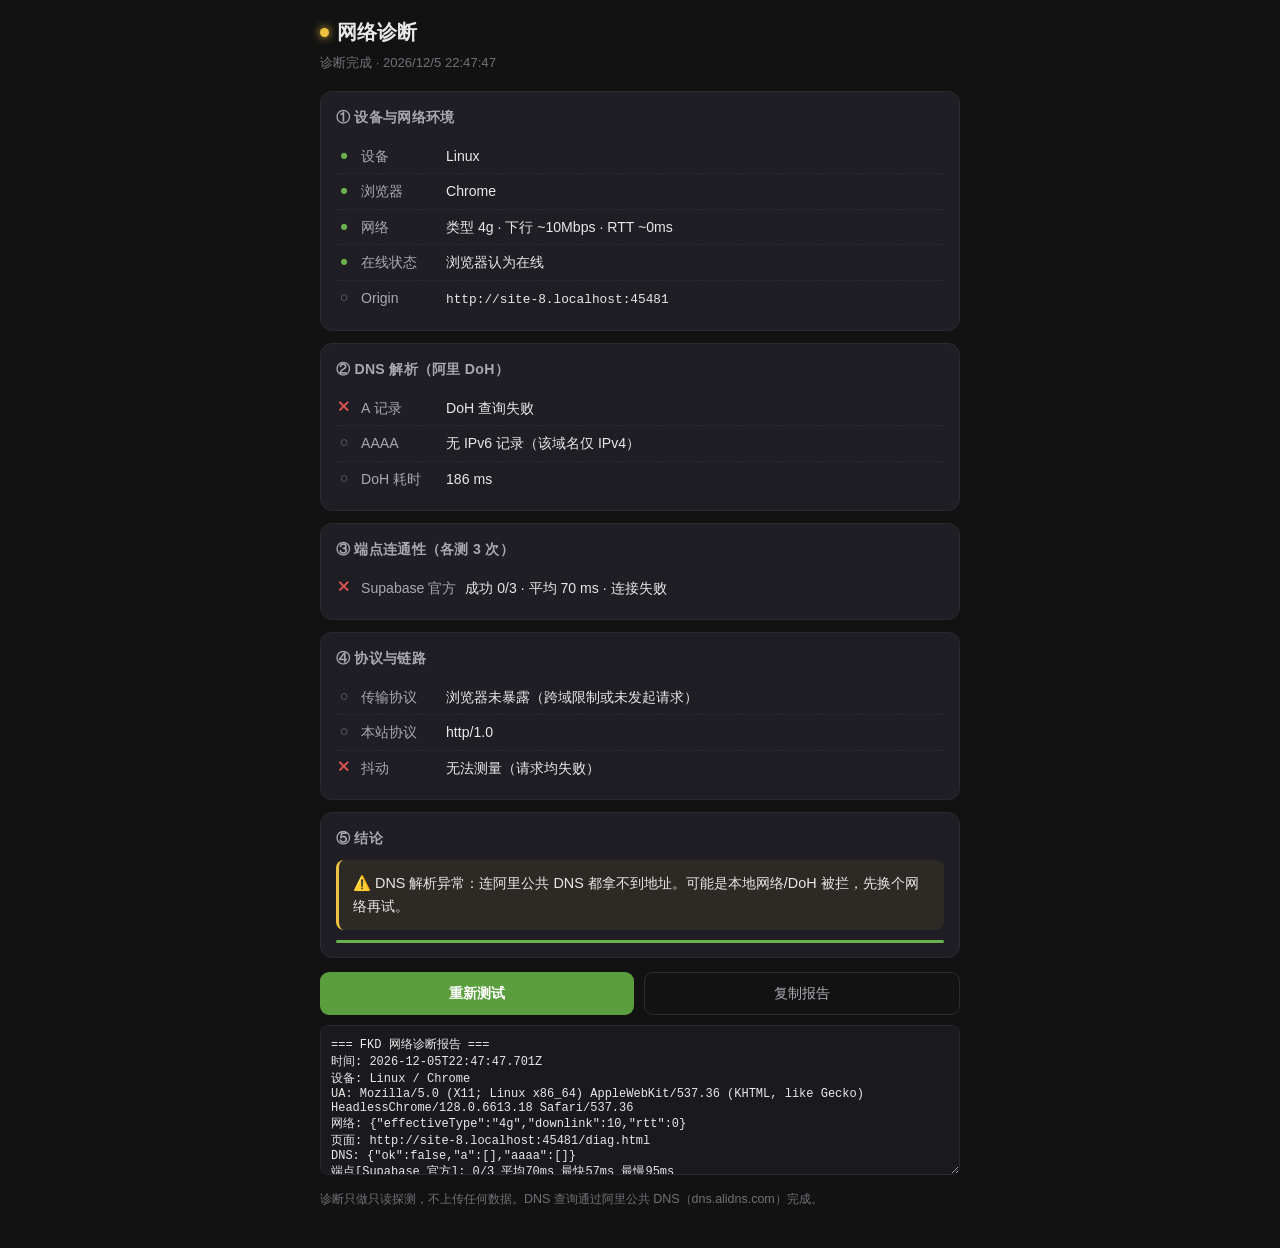
==== diag.html @ 8d769101 "v1.9.32 新增网络诊断页 + 连接失败自动跳转 诊断页 diag.html（单文件、零外部依赖，Supabase 全挂也能打开）： - 设备/浏览器/网络类型识别，iOS 与 Android 差" ====
<!DOCTYPE html>
<html lang="zh-CN">
<head>
<meta charset="UTF-8">
<meta name="viewport" content="width=device-width, initial-scale=1.0, viewport-fit=cover">
<title>网络诊断 · FKD方块殿</title>
<!--
  单文件、零外部依赖：Supabase 全挂 / CDN 抽风时也能打开。
  不引用 styles.css、不引用任何 CDN、不发任何第三方请求（除了阿里 DoH）。
-->
<style>
  :root{
    --bg:#121212; --bg2:#1a1a1e; --card:#1e1e24; --line:#2a2a32;
    --txt:#e8e8e8; --txt2:#a8a8b0; --muted:#707078;
    --green:#5a9e3e; --greenl:#6ab04c; --gold:#f0c040; --red:#e05555; --amber:#e0a040;
  }
  *{box-sizing:border-box;-webkit-tap-highlight-color:transparent}
  body{
    margin:0;padding:16px 14px 40px;background:var(--bg);color:var(--txt);
    font-family:-apple-system,BlinkMacSystemFont,"PingFang SC","Microsoft YaHei",sans-serif;
    font-size:15px;line-height:1.6;-webkit-text-size-adjust:100%;
  }
  .wrap{max-width:640px;margin:0 auto}
  h1{font-size:1.25rem;margin:0 0 4px;display:flex;align-items:center;gap:8px}
  h1 .dot{width:9px;height:9px;border-radius:50%;background:var(--gold);box-shadow:0 0 8px var(--gold)}
  .sub{color:var(--muted);font-size:.82rem;margin-bottom:18px}
  .card{background:var(--card);border:1px solid var(--line);border-radius:12px;padding:14px 15px;margin-bottom:12px}
  .card h2{font-size:.88rem;margin:0 0 10px;color:var(--txt2);font-weight:600;letter-spacing:.02em}
  .row{display:flex;align-items:flex-start;gap:9px;padding:6px 0;border-bottom:1px dashed rgba(255,255,255,.05);font-size:.88rem}
  .row:last-child{border-bottom:0}
  .row .k{flex:0 0 auto;color:var(--txt2);min-width:76px}
  .row .v{flex:1;min-width:0;word-break:break-word;font-variant-numeric:tabular-nums}
  .ic{flex:0 0 auto;width:16px;text-align:center;font-size:.9rem;line-height:1.5}
  .ok{color:var(--greenl)} .bad{color:var(--red)} .warn{color:var(--amber)} .dim{color:var(--muted)}
  .mono{font-family:ui-monospace,SFMono-Regular,Menlo,Consolas,monospace;font-size:.8rem}
  #verdict{border-left:3px solid var(--gold);background:rgba(240,192,64,.07);padding:12px 14px;border-radius:8px;font-size:.9rem;white-space:pre-wrap}
  .btn{
    display:inline-flex;align-items:center;justify-content:center;gap:6px;
    background:var(--green);color:#fff;border:0;border-radius:9px;
    padding:11px 18px;font-size:.9rem;font-weight:600;cursor:pointer;width:100%;
    -webkit-appearance:none;
  }
  .btn:active{transform:translateY(1px)}
  .btn.ghost{background:transparent;border:1px solid var(--line);color:var(--txt2);font-weight:500}
  .btns{display:flex;gap:10px;margin-top:14px}
  .bar{height:3px;background:rgba(255,255,255,.06);border-radius:2px;overflow:hidden;margin-top:10px}
  .bar i{display:block;height:100%;width:0;background:var(--greenl);transition:width .3s}
  .spin{display:inline-block;width:12px;height:12px;border:2px solid rgba(255,255,255,.2);border-top-color:var(--greenl);border-radius:50%;animation:s .7s linear infinite;vertical-align:-2px}
  @keyframes s{to{transform:rotate(360deg)}}
  .hint{color:var(--muted);font-size:.78rem;margin-top:8px;line-height:1.55}
  textarea{
    width:100%;background:var(--bg2);color:var(--txt);border:1px solid var(--line);
    border-radius:8px;padding:10px;font-size:.75rem;font-family:ui-monospace,Menlo,monospace;
    resize:vertical;min-height:150px;margin-top:10px;
  }
  .totop{position:fixed;right:14px;bottom:18px;background:var(--card);border:1px solid var(--line);
    color:var(--txt2);border-radius:50%;width:40px;height:40px;font-size:1rem;cursor:pointer}
</style>
</head>
<body>
<div class="wrap">
  <h1><span class="dot"></span>网络诊断</h1>
  <div class="sub" id="subline">正在检测从这台设备到服务器的每一层链路…</div>

  <div class="card" id="envCard">
    <h2>① 设备与网络环境</h2>
    <div id="envRows"><div class="row"><span class="ic"><span class="spin"></span></span><span class="v dim">检测中…</span></div></div>
  </div>

  <div class="card">
    <h2>② DNS 解析（阿里 DoH）</h2>
    <div id="dnsRows"><div class="row"><span class="ic"><span class="spin"></span></span><span class="v dim">等待…</span></div></div>
  </div>

  <div class="card">
    <h2>③ 端点连通性（各测 3 次）</h2>
    <div id="connRows"><div class="row"><span class="ic"><span class="spin"></span></span><span class="v dim">等待…</span></div></div>
  </div>

  <div class="card">
    <h2>④ 协议与链路</h2>
    <div id="protoRows"><div class="row"><span class="ic"><span class="spin"></span></span><span class="v dim">等待…</span></div></div>
  </div>

  <div class="card">
    <h2>⑤ 结论</h2>
    <div id="verdict" class="dim">测试进行中…</div>
    <div class="bar"><i id="bar"></i></div>
  </div>

  <div class="btns">
    <button class="btn" id="againBtn">重新测试</button>
    <button class="btn ghost" id="copyBtn">复制报告</button>
  </div>
  <textarea id="report" readonly placeholder="报告会在这里生成"></textarea>
  <div class="hint" id="backHint" style="display:none">
    <a href="/" style="color:var(--gold)">← 返回站点</a>
  </div>
  <div class="hint">
    诊断只做只读探测，不上传任何数据。DNS 查询通过阿里公共 DNS（dns.alidns.com）完成。
  </div>
</div>

<script>
(function () {
  'use strict';

  var SUPABASE = 'https://yowwyasttkywyqgseuqz.supabase.co';
  var ANON = 'sb_publishable_j4rpi2ejPTMGxo79uaaX3g_kQYrinS4';
  var PROBE = '/rest/v1/users?select=id&limit=1';
  var DOH = 'https://dns.alidns.com/resolve';

  var R = {};           // 结果收集
  var steps = 0, done = 0;
  var $ = function (id) { return document.getElementById(id); };

  // ---------- 小工具 ----------
  function row(icon, cls, key, val) {
    return '<div class="row"><span class="ic ' + cls + '">' + icon + '</span>' +
           '<span class="k">' + key + '</span><span class="v">' + val + '</span></div>';
  }
  function esc(s) {
    return String(s).replace(/[&<>"']/g, function (c) {
      return { '&': '&amp;', '<': '&lt;', '>': '&gt;', '"': '&quot;', "'": '&#39;' }[c];
    });
  }
  function tick() {
    done++; $('bar').style.width = Math.min(100, Math.round(done / steps * 100)) + '%';
  }
  function now() { return (window.performance && performance.now) ? performance.now() : Date.now(); }
  function fmt(ms) { return ms >= 1000 ? (ms / 1000).toFixed(2) + ' s' : Math.round(ms) + ' ms'; }

  // 带超时的 fetch，返回 {ok,ms,status,err,timeout}
  function probe(url, ms, opts) {
    var ctl = new AbortController();
    var to = setTimeout(function () { ctl.abort(); }, ms);
    var t0 = now();
    var o = { method: 'GET', signal: ctl.signal, cache: 'no-store', mode: 'cors' };
    if (opts) { for (var k in opts) { if (Object.prototype.hasOwnProperty.call(opts, k)) o[k] = opts[k]; } }
    return fetch(url, o).then(function (res) {
      clearTimeout(to);
      return { ok: true, ms: now() - t0, status: res.status };
    }).catch(function (e) {
      clearTimeout(to);
      var ms2 = now() - t0;
      var aborted = (e && (e.name === 'AbortError' || /abort/i.test(String(e))));
      return { ok: false, ms: ms2, status: 0, timeout: aborted, err: String((e && e.message) || e) };
    });
  }

  // ---------- ① 环境 ----------
  function detectPlatform(ua) {
    if (/iPad/i.test(ua) || (/Macintosh/.test(ua) && navigator.maxTouchPoints > 1)) return 'iPad (iPadOS)';
    if (/iPhone|iPod/i.test(ua)) return 'iPhone (iOS)';
    if (/Android/i.test(ua)) return 'Android';
    if (/Windows/i.test(ua)) return 'Windows';
    if (/Macintosh/i.test(ua)) return 'macOS';
    if (/Linux/i.test(ua)) return 'Linux';
    return '未知';
  }

  function stepEnv() {
    var ua = navigator.userAgent;
    var plat = detectPlatform(ua);
    var browser = /Edg\//.test(ua) ? 'Edge'
      : /CriOS/.test(ua) ? 'Chrome (iOS)'
      : /FxiOS/.test(ua) ? 'Firefox (iOS)'
      : /Chrome\//.test(ua) ? 'Chrome'
      : /Safari\//.test(ua) ? 'Safari'
      : '未知';

    var html = '';
    html += row('●', 'ok', '设备', esc(plat));
    html += row('●', 'ok', '浏览器', esc(browser));

    var c = navigator.connection || navigator.mozConnection || navigator.webkitConnection;
    if (c) {
      var net = [];
      if (c.effectiveType) net.push('类型 ' + c.effectiveType);
      if (c.downlink != null) net.push('下行 ~' + c.downlink + 'Mbps');
      if (c.rtt != null) net.push('RTT ~' + c.rtt + 'ms');
      html += row('●', net.length ? 'ok' : 'dim', '网络', esc(net.join(' · ') || '不可读'));
    } else {
      html += row('○', 'dim', '网络', '本浏览器不提供网络信息（iOS 常见）');
    }
    html += row(navigator.onLine ? '●' : '●', navigator.onLine ? 'ok' : 'bad',
                '在线状态', navigator.onLine ? '浏览器认为在线' : '浏览器认为已离线');
    html += row('○', 'dim', 'Origin', '<span class="mono">' + esc(location.origin) + '</span>');

    R.env = { platform: plat, browser: browser, ua: ua, online: navigator.onLine, net: c ? {
      effectiveType: c.effectiveType, downlink: c.downlink, rtt: c.rtt
    } : null };

    $('envRows').innerHTML = html;
    tick();
  }

  // ---------- ② DNS ----------
  function doh(name, type) {
    var url = DOH + '?name=' + encodeURIComponent(name) + '&type=' + type;
    return probe(url, 6000, { mode: 'cors', headers: { 'accept': 'application/dns-json' } })
      .then(function (r) {
        if (!r.ok || r.status !== 200) return { ok: false, ms: r.ms, timeout: r.timeout, ips: [] };
        return fetch(url, { headers: { 'accept': 'application/dns-json' }, cache: 'no-store' })
          .then(function (res) { return res.json(); })
          .then(function (j) {
            var ips = [];
            (j.Answer || []).forEach(function (a) {
              if (a.type === 1 || a.type === 28) ips.push(a.data);
            });
            return { ok: true, ms: r.ms, ips: ips, status: j.Status };
          }).catch(function () { return { ok: false, ms: r.ms, ips: [] }; });
      });
  }

  function isCloudflareIP(ip) {
    // 104.16.0.0/13 与 172.64.0.0/13 是 Cloudflare 常用段
    var p = ip.split('.').map(Number);
    if (p.length !== 4) return false;
    if (p[0] === 104 && p[1] >= 16 && p[1] <= 23) return true;
    if (p[0] === 172 && p[1] >= 64 && p[1] <= 71) return true;
    return false;
  }

  function stepDns() {
    var host = 'yowwyasttkywyqgseuqz.supabase.co';
    return Promise.all([doh(host, 'A'), doh(host, 'AAAA'), doh(host, 'CNAME')]).then(function (rs) {
      var a = rs[0], aaaa = rs[1], cname = rs[2];
      var html = '';

      if (!a.ok) {
        html += row('✕', 'bad', 'A 记录', a.timeout ? 'DoH 查询超时' : 'DoH 查询失败');
        R.dns = { ok: false, a: [], aaaa: [] };
      } else if (!a.ips.length) {
        html += row('✕', 'bad', 'A 记录', '解析成功但无 A 记录（异常）');
        R.dns = { ok: false, a: [], aaaa: aaaa.ips || [] };
      } else {
        var allCF = a.ips.every(isCloudflareIP);
        html += row('●', 'ok', 'A 记录', '<span class="mono">' + esc(a.ips.slice(0, 4).join(', ')) + '</span>');
        html += row(allCF ? '●' : '!', allCF ? 'ok' : 'warn', '归属判断',
          allCF ? 'Cloudflare 节点（正常）' : '非典型 Cloudflare 段（可能被改写）');
        R.dns = { ok: true, a: a.ips, aaaa: (aaaa.ips || []), cloudflare: allCF, ms: a.ms };
      }

      html += row(aaaa.ips && aaaa.ips.length ? '●' : '○', aaaa.ips && aaaa.ips.length ? 'ok' : 'dim',
        'AAAA', aaaa.ips && aaaa.ips.length
          ? '<span class="mono">' + esc(aaaa.ips.slice(0, 2).join(', ')) + '</span>'
          : '无 IPv6 记录（该域名仅 IPv4）');
      if (cname.ips && cname.ips.length) {
        html += row('○', 'dim', 'CNAME', '<span class="mono">' + esc(cname.ips.slice(0, 2).join(', ')) + '</span>');
      }
      html += row('○', 'dim', 'DoH 耗时', fmt(a.ms));

      $('dnsRows').innerHTML = html;
      tick();
    });
  }

  // ---------- ③ 端点连通性 ----------
  function classify(r) {
    if (r.ok) return { cls: 'ok', txt: 'HTTP ' + r.status };
    if (r.timeout) return { cls: 'bad', txt: '超时（' + fmt(r.ms) + ' 无响应）' };
    return { cls: 'bad', txt: '连接失败' };
  }

  function testEndpoint(base, label) {
    var url = base + PROBE;
    var jobs = [];
    for (var i = 0; i < 3; i++) jobs.push(probe(url, 9000, { headers: { 'apikey': ANON } }));
    return Promise.all(jobs).then(function (rs) {
      var good = rs.filter(function (r) { return r.ok; });
      var times = rs.map(function (r) { return r.ms; });
      var avg = times.reduce(function (a, b) { return a + b; }, 0) / times.length;
      var res = {
        label: label, base: base, total: rs.length, ok: good.length,
        avg: avg, min: Math.min.apply(null, times), max: Math.max.apply(null, times),
        results: rs
      };
      var icon = good.length === rs.length ? '●' : (good.length ? '!' : '✕');
      var cls = good.length === rs.length ? 'ok' : (good.length ? 'warn' : 'bad');
      var html = row(icon, cls, esc(label),
        '成功 ' + good.length + '/' + rs.length +
        ' · 平均 ' + fmt(avg) + (good.length ? ' · 最快 ' + fmt(res.min) : '') +
        (good.length < rs.length && !good.length ? ' · ' + classify(rs[0]).txt : ''));
      return { html: html, res: res };
    });
  }

  function stepConn() {
    var EPs = [{ u: SUPABASE, n: 'Supabase 官方' }];
    // 如果访问者从某个自有域名进来，同时测一下当前站点域名下的 /rest/v1（反代部署后可直接对比）
    if (location.origin !== SUPABASE && location.protocol === 'https:') {
      EPs.push({ u: location.origin, n: '当前站点域' });
    }
    return Promise.all(EPs.map(function (e) { return testEndpoint(e.u, e.n); })).then(function (out) {
      var html = '', arr = [];
      out.forEach(function (o) { html += o.html; arr.push(o.res); });
      R.conn = arr;
      $('connRows').innerHTML = html;
      tick();
    });
  }

  // ---------- ④ 协议 ----------
  function stepProto() {
    var html = '';
    var entries = (window.performance && performance.getEntriesByType)
      ? performance.getEntriesByType('resource') : [];
    var hit = null;
    for (var i = 0; i < entries.length; i++) {
      if (entries[i].name && entries[i].name.indexOf('supabase.co') !== -1) hit = entries[i];
    }
    if (hit && hit.nextHopProtocol) {
      var p = hit.nextHopProtocol;
      var isH3 = p.indexOf('h3') === 0;
      html += row('●', 'ok', '传输协议', esc(p) + (isH3 ? '（QUIC / UDP）' : '（TCP）'));
      R.proto = p;
      if (isH3) {
        html += row('!', 'warn', '提示', '走的是 QUIC。国内 UDP 常被限速/丢弃，可尝试在浏览器设置中关闭 QUIC');
      }
    } else {
      html += row('○', 'dim', '传输协议', '浏览器未暴露（跨域限制或未发起请求）');
      R.proto = null;
    }

    var nav = (window.performance && performance.getEntriesByType)
      ? performance.getEntriesByType('navigation')[0] : null;
    if (nav && nav.nextHopProtocol) html += row('○', 'dim', '本站协议', esc(nav.nextHopProtocol));

    var sup = R.conn && R.conn[0];
    if (sup) {
      var spread = Math.round(sup.max - sup.min);
      html += row(sup.ok ? '●' : '✕', sup.ok ? ((spread > 2500) ? 'warn' : 'ok') : 'bad',
        '抖动',
        sup.ok ? (spread + ' ms 波动（' + Math.round(sup.min) + ' / ' + Math.round(sup.max) + ' ms）'
                  + (spread > 2500 ? ' · 波动很大' : ' · 相对稳定'))
               : '无法测量（请求均失败）');
      R.jitter = sup.ok ? spread : null;
    }
    $('protoRows').innerHTML = html;
    tick();
  }

  // ---------- ⑤ 结论 ----------
  function verdict() {
    var lines = [];
    var dns = R.dns || {};
    var conn = (R.conn && R.conn[0]) || null;

    if (!dns.ok) {
      lines.push('⚠️ DNS 解析异常：连阿里公共 DNS 都拿不到地址。可能是本地网络/DoH 被拦，先换个网络再试。');
    } else if (conn && conn.ok === 0) {
      lines.push('❌ 域名能解析（' + dns.a[0] + '），但一个请求都连不上。');
      lines.push('   这种情况通常是「域名/SNI 被针对性干扰」，而不是普通拥塞。');
      lines.push('   → 换一个自有域名的反代端点，很可能直接恢复。');
    } else if (conn && conn.ok < conn.total) {
      lines.push('⚠️ 时通时不通（' + conn.ok + '/' + conn.total + ' 成功），属于典型的跨境链路抖动。');
      lines.push('   → 多端点自动切换 + 缓存降级能明显改善体感。');
    } else if (conn && conn.ok === conn.total && conn.avg > 2500) {
      lines.push('🟡 全部能通，但平均 ' + fmt(conn.avg) + '，偏慢。');
      lines.push('   → 属延迟问题，非阻断；换区域或加边缘缓存收益更大。');
    } else if (conn && conn.ok === conn.total) {
      lines.push('✅ 当前网络下链路正常（平均 ' + fmt(conn.avg) + '）。');
      lines.push('   如果站点仍然卡，问题可能在页面渲染或个别接口，而非网络。');
    } else {
      lines.push('测试未完成，请点「重新测试」。');
    }

    if (dns.ok && (!dns.aaaa || !dns.aaaa.length)) {
      lines.push('');
      lines.push('ℹ️ 该域名没有 AAAA 记录，所以 IPv6 不是本次故障的原因（安卓不会因此卡住）。');
    }
    if (R.proto && R.proto.indexOf('h3') === 0) {
      lines.push('');
      lines.push('ℹ️ 当前走 QUIC。若反复超时，可试关闭浏览器 QUIC（Chrome: chrome://flags/#enable-quic）再对比。');
    }
    if (R.conn && R.conn.length > 1) {
      var a = R.conn[0], b = R.conn[1];
      if (a.ok === 0 && b.ok > 0) {
        lines.push('');
        lines.push('💡 对比结果很关键：官方域不通、当前站点域能通 → 说明自有域名路线有效，值得全量接入。');
      }
    }

    $('verdict').className = '';
    $('verdict').textContent = lines.join('\n');
    $('subline').textContent = '诊断完成 · ' + new Date().toLocaleString('zh-CN');
    buildReport(lines);
  }

  function buildReport(lines) {
    var L = [];
    L.push('=== FKD 网络诊断报告 ===');
    L.push('时间: ' + new Date().toISOString());
    if (R.env) {
      L.push('设备: ' + R.env.platform + ' / ' + R.env.browser);
      L.push('UA: ' + R.env.ua);
      if (R.env.net) L.push('网络: ' + JSON.stringify(R.env.net));
    }
    L.push('页面: ' + location.href);
    if (R.dns) L.push('DNS: ' + JSON.stringify(R.dns));
    if (R.conn) {
      R.conn.forEach(function (c) {
        L.push('端点[' + c.label + ']: ' + c.ok + '/' + c.total +
          ' 平均' + Math.round(c.avg) + 'ms 最快' + Math.round(c.min) + 'ms 最慢' + Math.round(c.max) + 'ms');
      });
    }
    L.push('协议: ' + (R.proto || '未知'));
    L.push('');
    L.push('结论:');
    L.push(lines.join('\n'));
    var txt = L.join('\n');
    $('report').value = txt;
    R.report = txt;
  }

  // ---------- 主流程 ----------
  function run() {
    $('report').value = '';
    R = {}; done = 0; steps = 5;
    $('bar').style.width = '0%';
    $('verdict').className = 'dim';
    $('verdict').textContent = '测试进行中…';
    $('subline').textContent = '正在检测从这台设备到服务器的每一层链路…';
    $('dnsRows').innerHTML = row('○', 'dim', '', '等待…');
    $('connRows').innerHTML = row('○', 'dim', '', '等待…');
    $('protoRows').innerHTML = row('○', 'dim', '', '等待…');

    stepEnv();
    stepDns()
      .then(stepConn)
      .then(stepProto)
      .then(function () { tick(); verdict(); })
      .catch(function (e) {
        $('verdict').className = 'bad';
        $('verdict').textContent = '诊断过程出错：' + e;
      });
  }

  $('againBtn').onclick = run;
  $('copyBtn').onclick = function () {
    var t = R.report || $('report').value;
    if (!t) return;
    var ok = false;
    try {
      if (navigator.clipboard && navigator.clipboard.writeText) {
        navigator.clipboard.writeText(t); ok = true;
      }
    } catch (e) {}
    if (!ok) {
      var ta = $('report'); ta.removeAttribute('readonly'); ta.select();
      try { document.execCommand('copy'); ok = true; } catch (e) {}
      ta.setAttribute('readonly', 'readonly');
    }
    $('copyBtn').textContent = ok ? '已复制 ✓' : '请手动长按选择';
    setTimeout(function () { $('copyBtn').textContent = '复制报告'; }, 1800);
  };

  // 从 net-guard 自动跳转过来时，给出返回入口并自动开跑
  if (/[?&]auto=1/.test(location.search)) {
    $('backHint').style.display = 'block';
    $('subline').textContent = '检测到连接异常，正在自动诊断…';
  }
  run();
})();
</script>
</body>
</html>
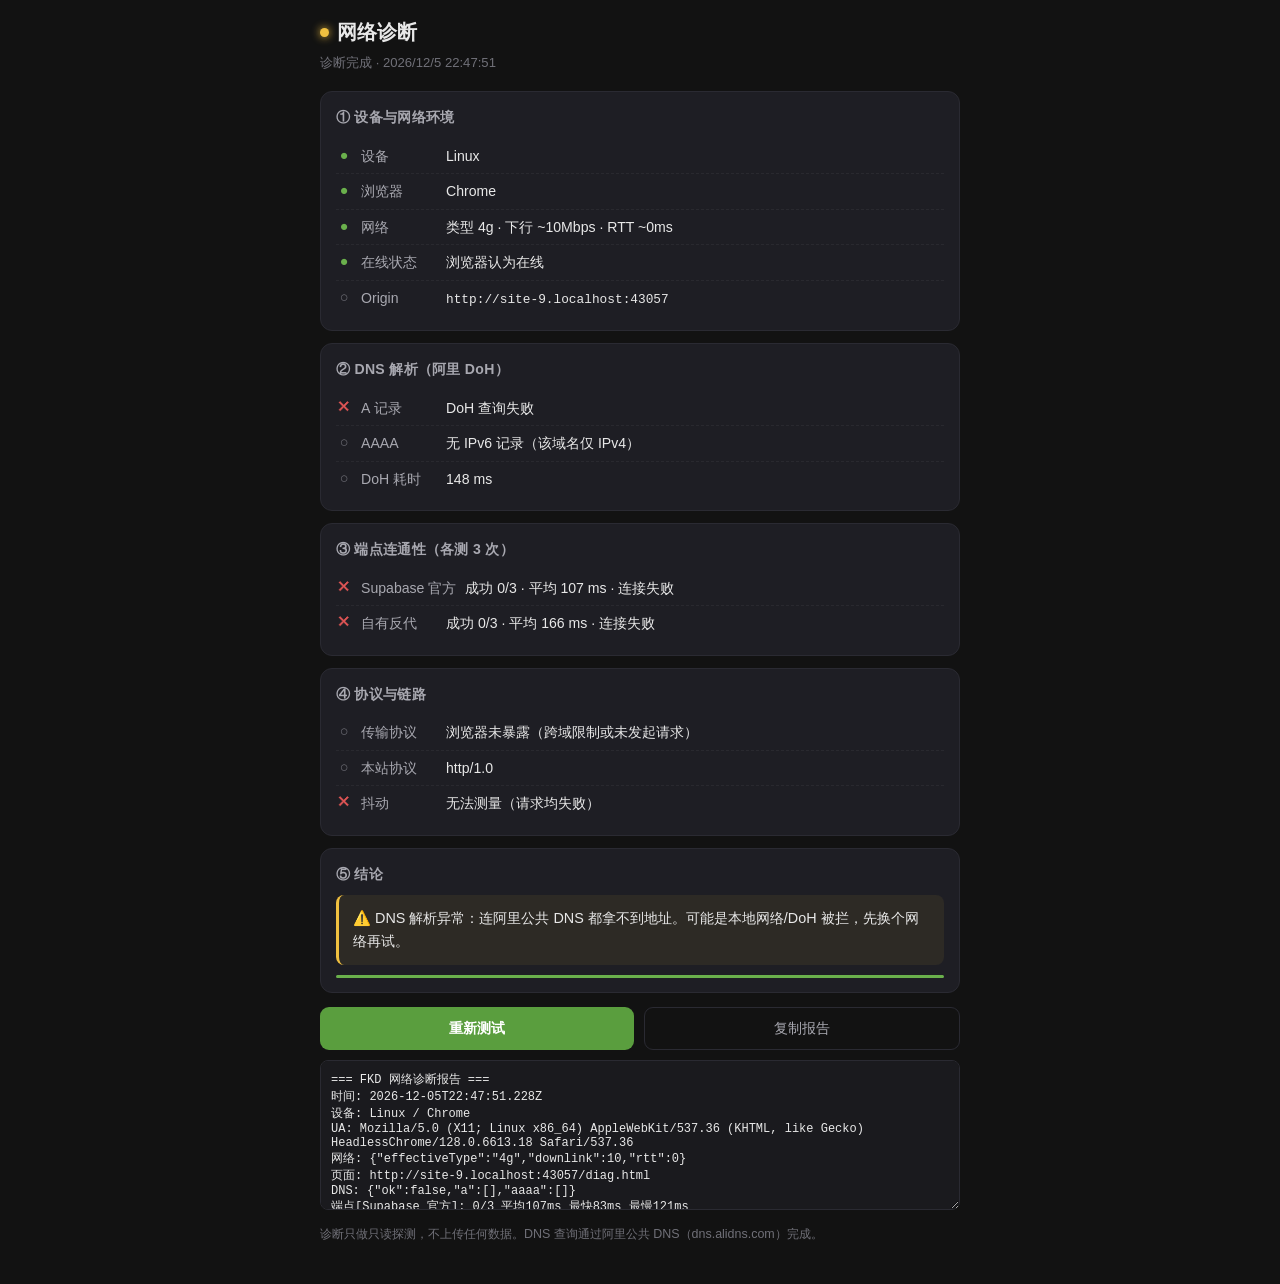
==== commit be6cd100: "feat(net): 接入自有反代端点 api.fkd.xn--0iv.gay - index.html 注入 FKD_NET_ENDPOINTS，官方域优先、反代兜底 - net-guard 探针超" ====
--- a/diag.html
+++ b/diag.html
@@ -287,11 +287,10 @@
   }
 
   function stepConn() {
+    var PROXY = 'https://api.fkd.xn--0iv.gay';
     var EPs = [{ u: SUPABASE, n: 'Supabase 官方' }];
-    // 如果访问者从某个自有域名进来，同时测一下当前站点域名下的 /rest/v1（反代部署后可直接对比）
-    if (location.origin !== SUPABASE && location.protocol === 'https:') {
-      EPs.push({ u: location.origin, n: '当前站点域' });
-    }
+    // 自有反代：与站点首页同一套 net-guard 配置，用来判断「是官方域被干扰」还是「整条跨境链路都不行」
+    EPs.push({ u: PROXY, n: '自有反代' });
     return Promise.all(EPs.map(function (e) { return testEndpoint(e.u, e.n); })).then(function (out) {
       var html = '', arr = [];
       out.forEach(function (o) { html += o.html; arr.push(o.res); });
@@ -346,13 +345,19 @@
     var lines = [];
     var dns = R.dns || {};
     var conn = (R.conn && R.conn[0]) || null;
+    var proxy = (R.conn && R.conn[1]) || null;
 
     if (!dns.ok) {
       lines.push('⚠️ DNS 解析异常：连阿里公共 DNS 都拿不到地址。可能是本地网络/DoH 被拦，先换个网络再试。');
+    } else if (conn && conn.ok === 0 && proxy && proxy.ok > 0) {
+      lines.push('⚠️ 官方域完全不通，但自有反代 ' + proxy.ok + '/' + proxy.total +
+                 ' 正常（平均 ' + fmt(proxy.avg) + '）。');
+      lines.push('   说明是 supabase.co 这个共享域名被针对性干扰，整条跨境链路本身是好的。');
+      lines.push('   → 站点已配置自动切换，实际使用不受影响；只有反代也一起挂才需要换方案。');
     } else if (conn && conn.ok === 0) {
-      lines.push('❌ 域名能解析（' + dns.a[0] + '），但一个请求都连不上。');
-      lines.push('   这种情况通常是「域名/SNI 被针对性干扰」，而不是普通拥塞。');
-      lines.push('   → 换一个自有域名的反代端点，很可能直接恢复。');
+      lines.push('❌ 域名能解析（' + dns.a[0] + '），但官方域和反代一个请求都连不上。');
+      lines.push('   这种情况通常是「整条跨境链路被限」，而不是单域名干扰。');
+      lines.push('   → 换移动网络/宽带重试，或改用支持国内直连的中转方案。');
     } else if (conn && conn.ok < conn.total) {
       lines.push('⚠️ 时通时不通（' + conn.ok + '/' + conn.total + ' 成功），属于典型的跨境链路抖动。');
       lines.push('   → 多端点自动切换 + 缓存降级能明显改善体感。');
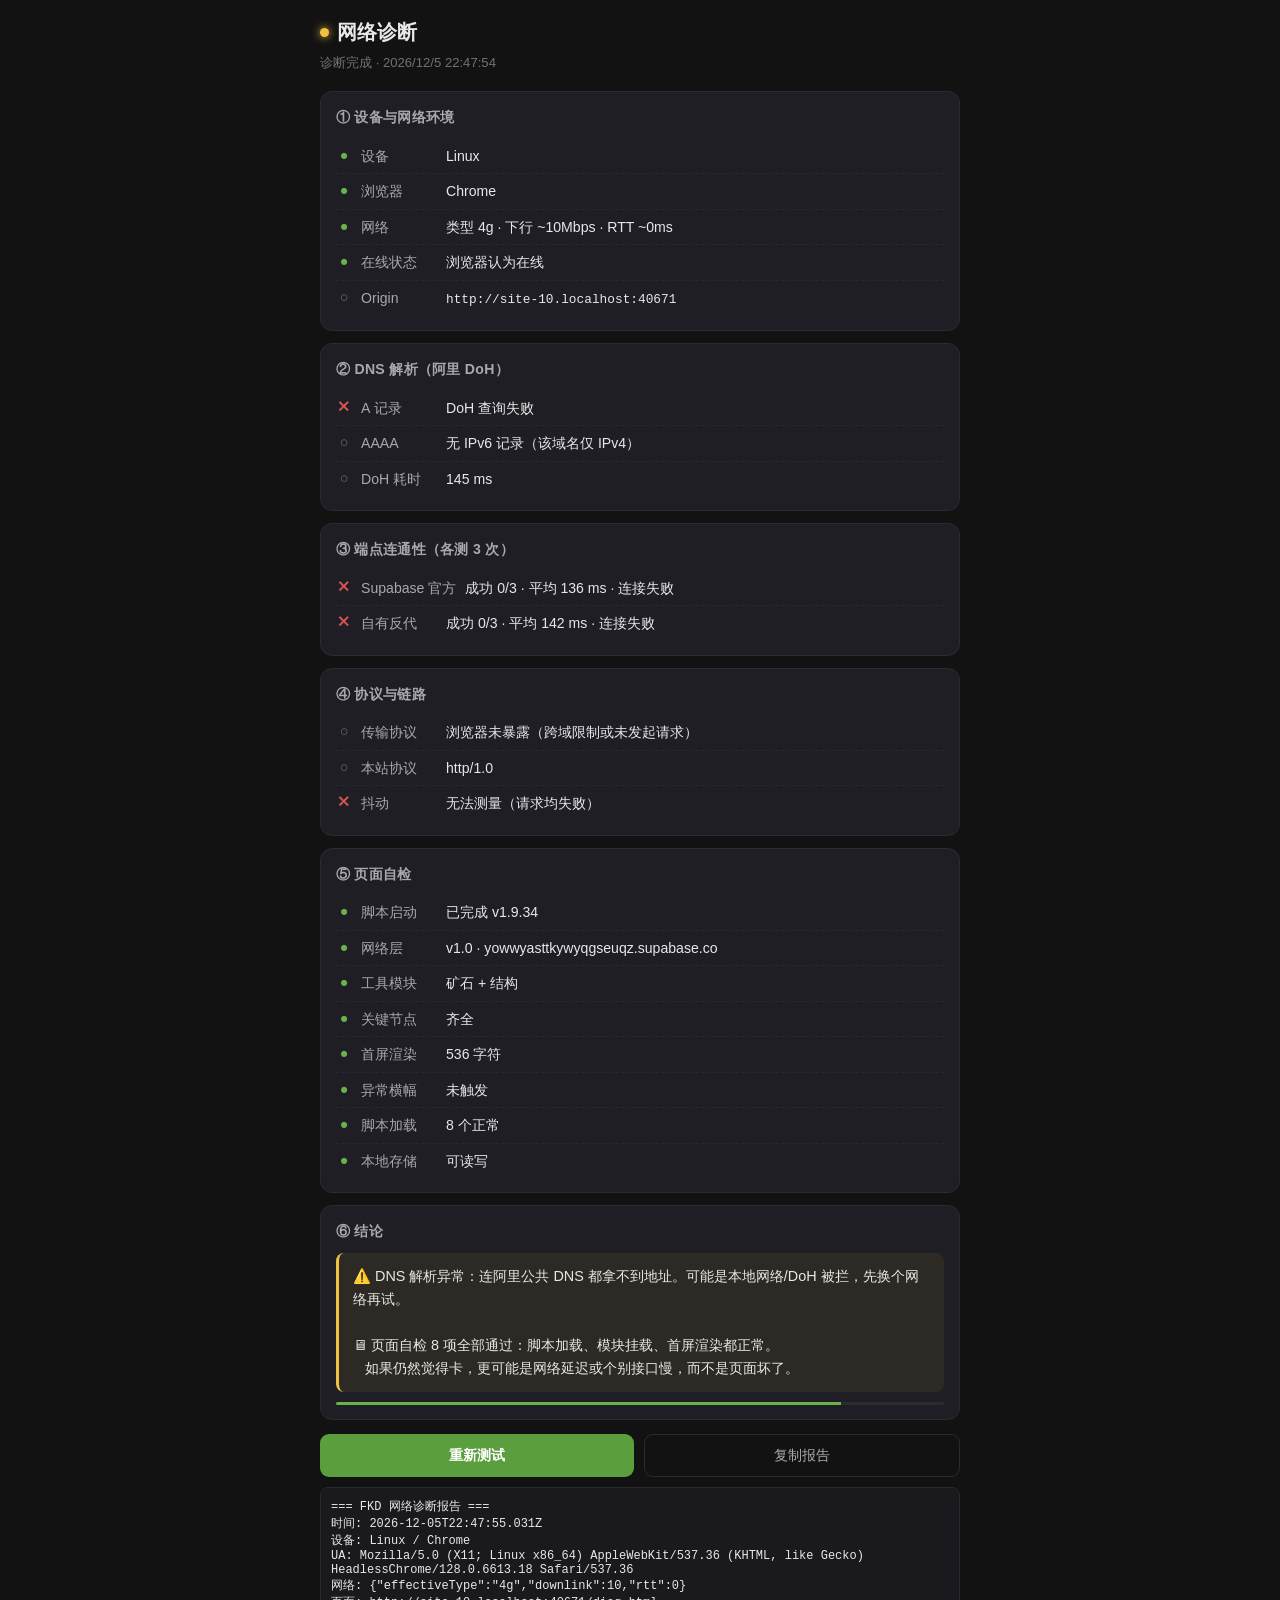
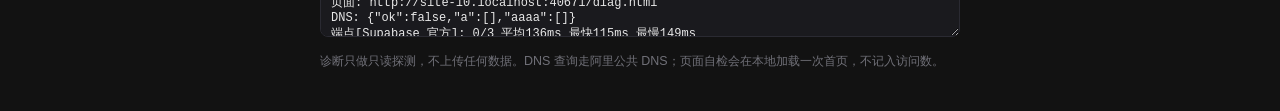
==== commit 66547576: "feat(diag): 诊断页新增页面自检 + 页脚入口 背景：有一类故障是「页面看着完整，但按钮全都没反应」—— 脚本中途抛错导致文件末尾的监听器全没挂上，用户只能描述成「点了没反应」， 以前无法从" ====
--- a/diag.html
+++ b/diag.html
@@ -60,7 +60,7 @@
 <body>
 <div class="wrap">
   <h1><span class="dot"></span>网络诊断</h1>
-  <div class="sub" id="subline">正在检测从这台设备到服务器的每一层链路…</div>
+  <div class="sub" id="subline">正在检测网络链路与页面状态…</div>
 
   <div class="card" id="envCard">
     <h2>① 设备与网络环境</h2>
@@ -83,7 +83,12 @@
   </div>
 
   <div class="card">
-    <h2>⑤ 结论</h2>
+    <h2>⑤ 页面自检</h2>
+    <div id="selfRows"><div class="row"><span class="ic"><span class="spin"></span></span><span class="v dim">等待…</span></div></div>
+  </div>
+
+  <div class="card">
+    <h2>⑥ 结论</h2>
     <div id="verdict" class="dim">测试进行中…</div>
     <div class="bar"><i id="bar"></i></div>
   </div>
@@ -97,7 +102,7 @@
     <a href="/" style="color:var(--gold)">← 返回站点</a>
   </div>
   <div class="hint">
-    诊断只做只读探测，不上传任何数据。DNS 查询通过阿里公共 DNS（dns.alidns.com）完成。
+    诊断只做只读探测，不上传任何数据。DNS 查询走阿里公共 DNS；页面自检会在本地加载一次首页，不记入访问数。
   </div>
 </div>
 
@@ -346,6 +351,33 @@
     var dns = R.dns || {};
     var conn = (R.conn && R.conn[0]) || null;
     var proxy = (R.conn && R.conn[1]) || null;
+
+    // 页面自检优先：脚本没跑起来的话，后面所有操作都会「点了没反应」，
+    // 这时候再谈网络延迟没有意义，得先把方向指对。
+    var self = R.self || null;
+    var boot = null;
+    if (self && self.items) {
+      for (var i = 0; i < self.items.length; i++) {
+        if (self.items[i].k === '脚本启动') { boot = self.items[i]; break; }
+      }
+    }
+
+    if (boot && !boot.ok) {
+      lines.push('❌ 页面脚本没有跑完（app.js 未执行到最后）。');
+      lines.push('   这类故障的表现是：页面看着是好的，但按钮点下去没反应、内容不刷新。');
+      lines.push('   常见原因：浏览器缓存了旧版脚本、插件拦截、或某个 js 文件没加载成功。');
+      lines.push('   → 先强制刷新一次（Ctrl/Cmd + Shift + R）；仍不行，把下面报告发给服主。');
+      $('verdict').className = '';
+      $('verdict').textContent = lines.join('\n');
+      $('subline').textContent = '诊断完成 · ' + new Date().toLocaleString('zh-CN');
+      buildReport(lines);
+      return;
+    }
+    if (self && self.err) {
+      lines.push('⚠️ 页面自检未能完成：' + self.err);
+      lines.push('   （通常不影响判断，可忽略）');
+      lines.push('');
+    }
 
     if (!dns.ok) {
       lines.push('⚠️ DNS 解析异常：连阿里公共 DNS 都拿不到地址。可能是本地网络/DoH 被拦，先换个网络再试。');
@@ -383,7 +415,17 @@
       var a = R.conn[0], b = R.conn[1];
       if (a.ok === 0 && b.ok > 0) {
         lines.push('');
-        lines.push('💡 对比结果很关键：官方域不通、当前站点域能通 → 说明自有域名路线有效，值得全量接入。');
+        lines.push('💡 对比结果很关键：官方域不通、自有反代能通 → 站点会自动切换，实际使用不受影响。');
+      }
+    }
+
+    // 自检全绿的兜底说明：帮用户把「网络问题」和「页面问题」分开
+    if (self && self.items && self.items.length) {
+      var bad = self.items.filter(function (it) { return !it.ok; });
+      if (bad.length === 0) {
+        lines.push('');
+        lines.push('🖥 页面自检 ' + self.items.length + ' 项全部通过：脚本加载、模块挂载、首屏渲染都正常。');
+        lines.push('   如果仍然觉得卡，更可能是网络延迟或个别接口慢，而不是页面坏了。');
       }
     }
 
@@ -411,6 +453,14 @@
       });
     }
     L.push('协议: ' + (R.proto || '未知'));
+    if (R.self) {
+      L.push('');
+      L.push('页面自检:');
+      if (R.self.err) L.push('  ! 未完成: ' + R.self.err);
+      (R.self.items || []).forEach(function (it) {
+        L.push('  ' + (it.ok ? '[OK] ' : '[!!] ') + it.k + ': ' + it.v);
+      });
+    }
     L.push('');
     L.push('结论:');
     L.push(lines.join('\n'));
@@ -419,22 +469,124 @@
     R.report = txt;
   }
 
+  // ---------- ⑤ 页面自检 ----------
+  // 目的：区分「网络不通」和「页面脚本没跑起来」。
+  // 后者最坑——页面看着完整，但所有按钮都不响应，用户只会说「点了没反应」。
+  // 做法：同源 iframe 拉一次首页，等它跑完再读运行状态。跨域会失败，这里同源所以能读。
+  function stepSelfCheck() {
+    return new Promise(function (resolve) {
+      var box = $('selfRows');
+      box.innerHTML = row('○', 'dim', '', '正在加载首页…');
+
+      var fr = document.createElement('iframe');
+      fr.setAttribute('aria-hidden', 'true');
+      fr.setAttribute('tabindex', '-1');
+      fr.style.cssText = 'position:fixed;left:-9999px;top:0;width:1px;height:1px;border:0;opacity:0';
+      var settled = false, t0 = now();
+
+      function finish(items, err) {
+        if (settled) return;
+        settled = true;
+        try { if (fr.parentNode) fr.parentNode.removeChild(fr); } catch (e) {}
+        R.self = { items: items || [], err: err || null, ms: now() - t0 };
+        var html = '';
+        (items || []).forEach(function (it) {
+          html += row(it.ok ? '●' : '✕', it.ok ? 'ok' : 'bad', esc(it.k), esc(it.v));
+        });
+        if (err) html += row('✕', 'bad', '自检', esc(err));
+        box.innerHTML = html;
+        resolve();
+      }
+
+      function collect() {
+        var w, d;
+        try { w = fr.contentWindow; d = fr.contentDocument; } catch (e) { return finish(null, '无法读取首页（跨域限制）'); }
+        if (!w || !d) return finish(null, '无法读取首页');
+
+        var out = [];
+        function add(k, ok, v) { out.push({ k: k, ok: !!ok, v: v }); }
+
+        // 1) 启动标记：app.js 是否跑到末尾（最关键的一项）
+        var boot = w.FKD_BOOT_OK;
+        add('脚本启动', !!boot, boot ? '已完成 v' + boot : '未完成（app.js 可能中途报错）');
+
+        // 2) 网络韧性层
+        var net = w.FKD_NET;
+        var netV = net && net.version ? net.version : '';
+        add('网络层', !!netV, netV ? 'v' + netV + ' · ' + String(net.active() || '-').replace(/^https?:\/\//, '') : '未加载');
+
+        // 3) 工具模块
+        var ore = !!w.FKDBedrockOre, st = !!w.FKDStructureFinder;
+        add('工具模块', ore && st, [ore ? '矿石' : '', st ? '结构' : ''].filter(Boolean).join(' + ') || '未加载');
+
+        // 4) 关键节点
+        var need = ['app', 'errorToast', 'view-home'];
+        var miss = need.filter(function (id) { return !d.getElementById(id); });
+        add('关键节点', miss.length === 0, miss.length ? '缺少 ' + miss.join(', ') : '齐全');
+
+        // 5) 首屏是否真的渲染出内容
+        var txt = ((d.body && d.body.innerText) || '').trim().length;
+        add('首屏渲染', txt > 200, txt + ' 字符');
+
+        // 6) 是否有脚本异常横幅（只在真出错时出现）
+        var fatal = d.getElementById('fkdFatalBar');
+        add('异常横幅', !fatal, fatal ? '检测到脚本异常' : (boot ? '未触发' : '脚本未运行，未挂载'));
+
+        // 7) 脚本资源是否都加载成功（区分「没下载下来」和「下载了但跑挂了」）
+        try {
+          var ent = w.performance.getEntriesByType('resource').filter(function (e) {
+            return /\.js(\?|$)/.test(e.name.split('?')[0]);
+          });
+          var bad = ent.filter(function (e) { return e.duration === 0 && e.transferSize === 0; });
+          add('脚本加载', bad.length === 0, bad.length ? bad.length + ' / ' + ent.length + ' 个未取到' : ent.length + ' 个正常');
+        } catch (e) {}
+
+        // 8) 本地存储
+        var ls = false;
+        try { w.localStorage.setItem('__fkd_probe', '1'); w.localStorage.removeItem('__fkd_probe'); ls = true; } catch (e) {}
+        add('本地存储', ls, ls ? '可读写' : '被禁用（无痕模式？）');
+
+        finish(out, null);
+      }
+
+      fr.onload = function () {
+        // 轮询启动标记：一出现就立即读，通常 1 秒内出结果；
+        // 4 秒还没出现就读一次现状（这时多半是真有问题，正好把它记录下来）
+        var waited = 0;
+        (function poll() {
+          var w;
+          try { w = fr.contentWindow; } catch (e) { return collect(); }
+          if (w && w.FKD_BOOT_OK) return collect();
+          waited += 200;
+          if (waited >= 4000) return collect();
+          setTimeout(poll, 200);
+        })();
+      };
+      fr.onerror = function () { finish(null, '首页加载失败（iframe onerror）'); };
+      document.body.appendChild(fr);
+      fr.src = './?selfcheck=1&_=' + Date.now();
+      setTimeout(function () { finish(null, '自检超时（12 秒内未完成）'); }, 12000);
+    });
+  }
+
   // ---------- 主流程 ----------
   function run() {
     $('report').value = '';
-    R = {}; done = 0; steps = 5;
+    R = {}; done = 0; steps = 6;
     $('bar').style.width = '0%';
     $('verdict').className = 'dim';
     $('verdict').textContent = '测试进行中…';
-    $('subline').textContent = '正在检测从这台设备到服务器的每一层链路…';
+    $('subline').textContent = '正在检测网络链路与页面状态…';
     $('dnsRows').innerHTML = row('○', 'dim', '', '等待…');
     $('connRows').innerHTML = row('○', 'dim', '', '等待…');
     $('protoRows').innerHTML = row('○', 'dim', '', '等待…');
+    $('selfRows').innerHTML = row('○', 'dim', '', '等待…');
 
     stepEnv();
     stepDns()
       .then(stepConn)
       .then(stepProto)
+      .then(stepSelfCheck)
       .then(function () { tick(); verdict(); })
       .catch(function (e) {
         $('verdict').className = 'bad';
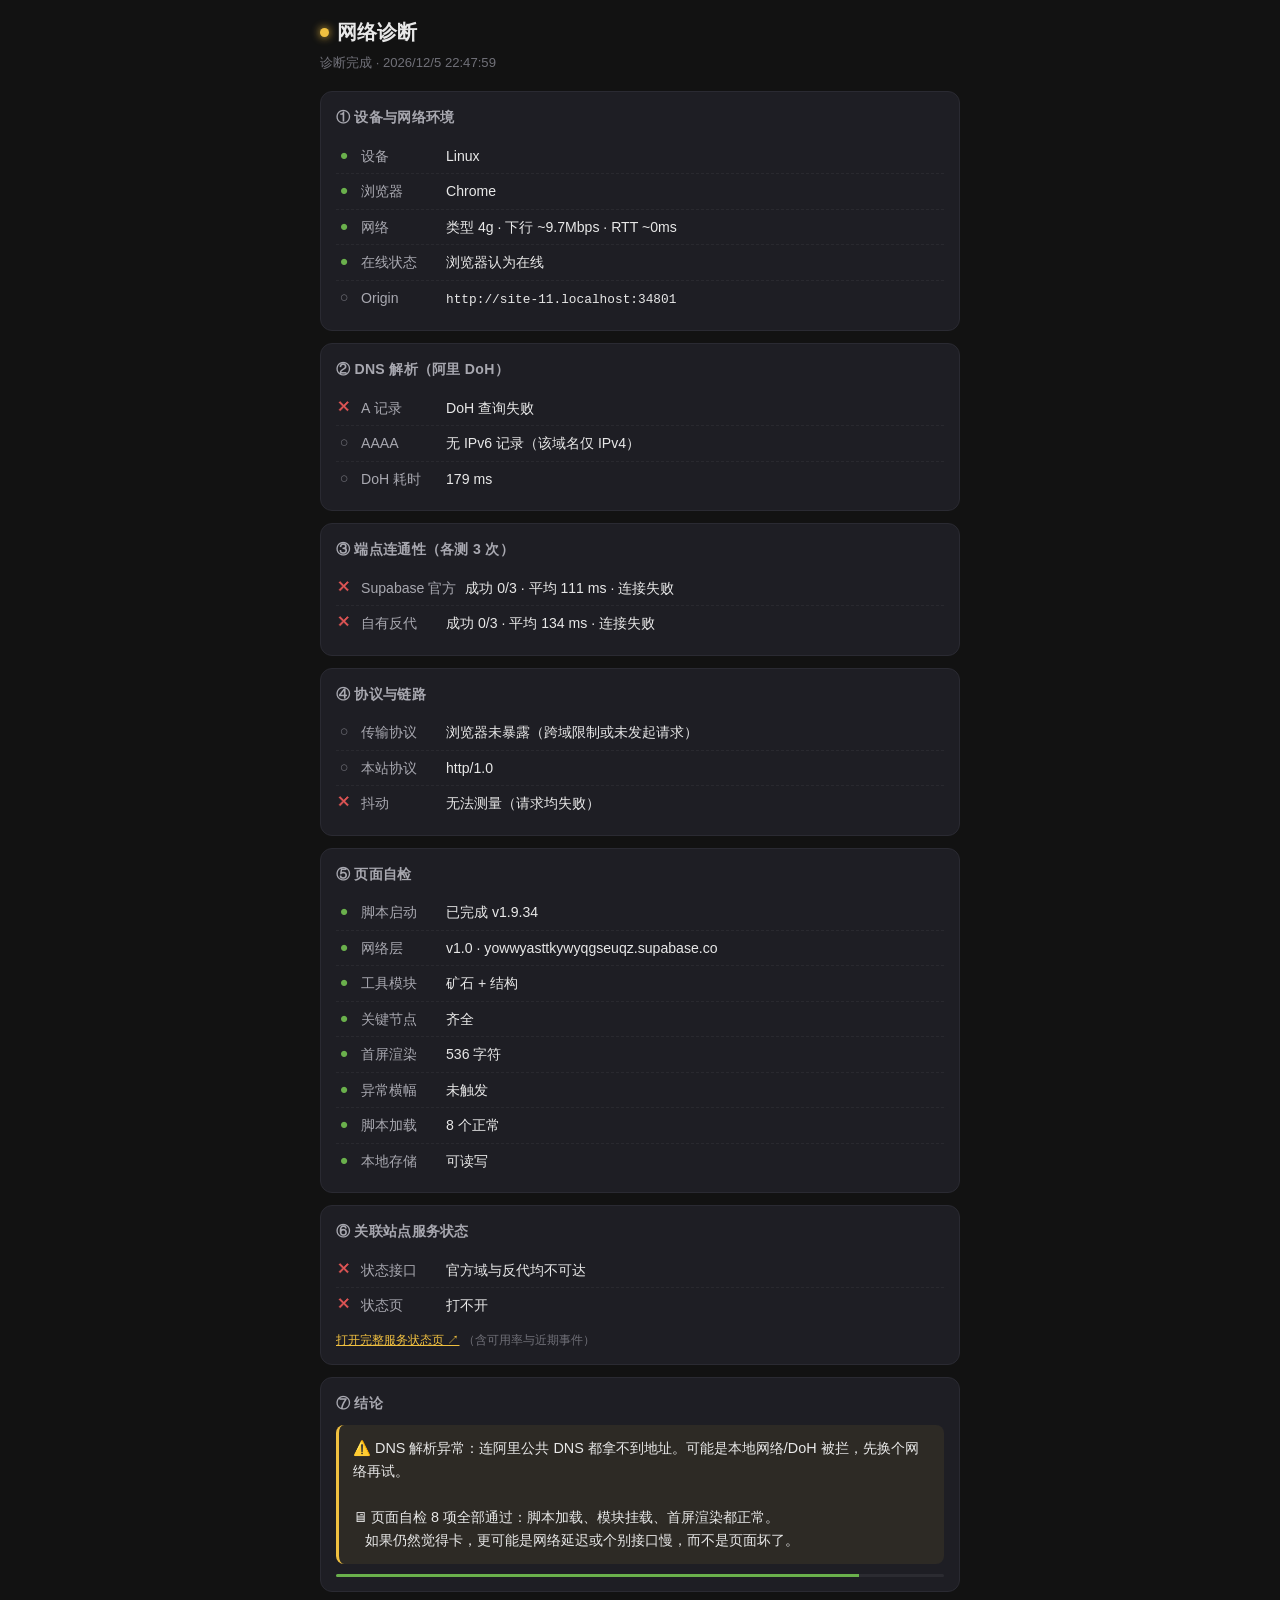
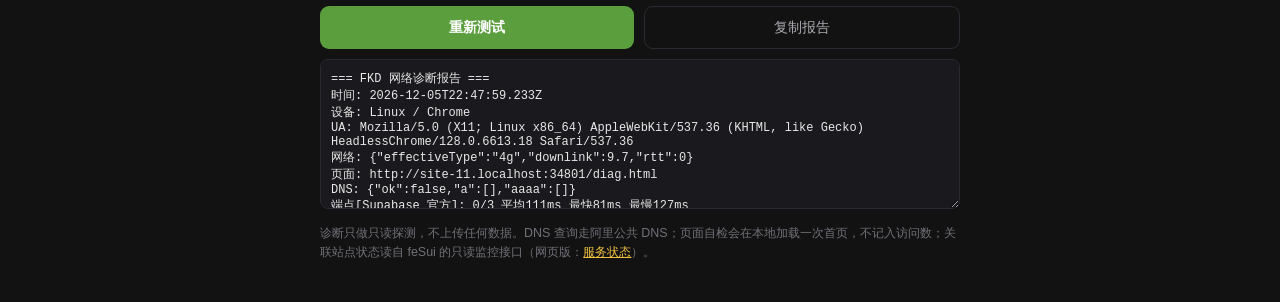
==== commit bc4228fd: "feat(diag): 新增关联站点服务状态栏 + fesui /status 入口 - ⑥ 栏直接读同一 supabase 的 fs-status 只读接口（官方域失败自动走反代） - 展示总览/逐" ====
--- a/diag.html
+++ b/diag.html
@@ -6,7 +6,8 @@
 <title>网络诊断 · FKD方块殿</title>
 <!--
   单文件、零外部依赖：Supabase 全挂 / CDN 抽风时也能打开。
-  不引用 styles.css、不引用任何 CDN、不发任何第三方请求（除了阿里 DoH）。
+  不引用 styles.css、不引用任何 CDN、不引入第三方脚本。
+  只发两类请求：阿里 DoH（看 DNS）、fesui 的只读状态接口（看关联站点是否在线）。
 -->
 <style>
   :root{
@@ -88,7 +89,16 @@
   </div>
 
   <div class="card">
-    <h2>⑥ 结论</h2>
+    <h2>⑥ 关联站点服务状态</h2>
+    <div id="svcRows"><div class="row"><span class="ic"><span class="spin"></span></span><span class="v dim">等待…</span></div></div>
+    <div class="hint">
+      <a id="statusLink" href="https://fesui.xn--0iv.gay/status/" target="_blank" rel="noopener noreferrer" style="color:var(--gold)">打开完整服务状态页 ↗</a>
+      <span class="dim">（含可用率与近期事件）</span>
+    </div>
+  </div>
+
+  <div class="card">
+    <h2>⑦ 结论</h2>
     <div id="verdict" class="dim">测试进行中…</div>
     <div class="bar"><i id="bar"></i></div>
   </div>
@@ -102,7 +112,7 @@
     <a href="/" style="color:var(--gold)">← 返回站点</a>
   </div>
   <div class="hint">
-    诊断只做只读探测，不上传任何数据。DNS 查询走阿里公共 DNS；页面自检会在本地加载一次首页，不记入访问数。
+    诊断只做只读探测，不上传任何数据。DNS 查询走阿里公共 DNS；页面自检会在本地加载一次首页，不记入访问数；关联站点状态读自 feSui 的只读监控接口（网页版：<a href="https://fesui.xn--0iv.gay/status/" target="_blank" rel="noopener noreferrer" style="color:var(--gold)">服务状态</a>）。
   </div>
 </div>
 
@@ -114,6 +124,12 @@
   var ANON = 'sb_publishable_j4rpi2ejPTMGxo79uaaX3g_kQYrinS4';
   var PROBE = '/rest/v1/users?select=id&limit=1';
   var DOH = 'https://dns.alidns.com/resolve';
+
+  // 关联站点（fesui）的服务状态页：页面本身 + 背后同一个 supabase 的只读监控接口。
+  // 接口 CORS 全开且无需鉴权，直接读比让用户跳出去看更快；挂了就退化成只给链接。
+  var STATUS_PAGE = 'https://fesui.xn--0iv.gay/status/';
+  var STATUS_PATH = '/functions/v1/fs-status';
+  var STATUS_ENDPOINTS = [SUPABASE, 'https://api.fkd.xn--0iv.gay'];
 
   var R = {};           // 结果收集
   var steps = 0, done = 0;
@@ -429,6 +445,24 @@
       }
     }
 
+    // 关联站点（fesui）状态：一句话带过，明细在上面的卡片和报告里
+    var st = R.status || null;
+    if (st && st.apiOk && st.summary) {
+      var ss = st.summary;
+      var sTotal = ss.total || (st.services || []).length;
+      lines.push('');
+      if (ss.issues > 0) {
+        lines.push('📡 关联站点（fesui）有 ' + ss.issues + ' 项服务异常，明细见上。');
+        lines.push('   → ' + STATUS_PAGE);
+      } else {
+        lines.push('📡 关联站点（fesui）' + sTotal + ' 项服务无异常' +
+          (ss.likely ? '，其中 ' + ss.likely + ' 项监控探针判离线、但服务在网络层有响应，按大概率正常计' : '') + '。');
+      }
+    } else if (st && st.pageOk) {
+      lines.push('');
+      lines.push('📡 状态接口暂时读不到，但状态页本身能打开：' + STATUS_PAGE);
+    }
+
     $('verdict').className = '';
     $('verdict').textContent = lines.join('\n');
     $('subline').textContent = '诊断完成 · ' + new Date().toLocaleString('zh-CN');
@@ -460,6 +494,28 @@
       (R.self.items || []).forEach(function (it) {
         L.push('  ' + (it.ok ? '[OK] ' : '[!!] ') + it.k + ': ' + it.v);
       });
+    }
+    if (R.status) {
+      L.push('');
+      L.push('关联站点状态:');
+      if (R.status.apiOk) {
+        var ss = R.status.summary || {};
+        L.push('  总览: ' + (ss.total || R.status.services.length) + ' 项 · 在线 ' + (ss.up || 0) +
+          (ss.likely ? ' · 大概率正常 ' + ss.likely : '') +
+          (ss.issues ? ' · 异常 ' + ss.issues : '') +
+          ' （来源 ' + R.status.via + '）');
+        (R.status.services || []).forEach(function (s) {
+          var okState = s.state === 'up';
+          L.push('  ' + (okState ? '[OK]' : (s.state === 'down' ? '[!!]' : '[--]')) +
+            ' ' + s.label + ': ' + (s.text || s.state || '未知') +
+            (typeof s.uptime === 'number' && s.uptime > 0 ? ' 可用率' + s.uptime + '%' : '') +
+            (typeof s.ms === 'number' ? ' 平均' + Math.round(s.ms) + 'ms' : ''));
+        });
+      } else {
+        L.push('  ! 状态接口不可达: ' + R.status.err);
+      }
+      L.push('  状态页: ' + (R.status.pageOk ? '可打开 ' + Math.round(R.status.pageMs) + 'ms' : '打不开'));
+      L.push('  链接: ' + STATUS_PAGE);
     }
     L.push('');
     L.push('结论:');
@@ -569,10 +625,120 @@
     });
   }
 
+  // ---------- ⑥ 关联站点服务状态 ----------
+  // fesui 的状态页用的是同一个 supabase 的只读监控接口，CORS 全开、无需鉴权，
+  // 所以这里能直接把「主站 / FKD / QQ bot 在线吗」读出来，不用让用户跳站去查。
+  // 接口挂了就退化成一行失败提示 —— 链接始终在卡片底部，能点就能自己去看。
+  function getJson(url, ms, headers) {
+    var ctl = new AbortController();
+    var to = setTimeout(function () { ctl.abort(); }, ms);
+    var t0 = now();
+    return fetch(url, {
+      method: 'GET', headers: headers || {}, signal: ctl.signal,
+      cache: 'no-store', mode: 'cors'
+    }).then(function (res) {
+      return res.text().then(function (t) {
+        var j = null;
+        try { j = JSON.parse(t); } catch (e) {}
+        return { ok: res.ok, status: res.status, json: j, ms: now() - t0 };
+      });
+    }).catch(function (e) {
+      var aborted = (e && (e.name === 'AbortError' || /abort/i.test(String(e))));
+      return { ok: false, status: 0, timeout: aborted, ms: now() - t0,
+               err: String((e && e.message) || e) };
+    }).then(function (v) { clearTimeout(to); return v; });
+  }
+
+  function stepStatus() {
+    return new Promise(function (resolve) {
+      var box = $('svcRows');
+      box.innerHTML = row('○', 'dim', '', '正在获取服务状态…');
+
+      // 官方域失败就换反代，两条路任意一条通就行
+      function apiAt(i) {
+        if (i >= STATUS_ENDPOINTS.length) {
+          return Promise.resolve({ ok: false, err: '官方域与反代均不可达' });
+        }
+        return getJson(STATUS_ENDPOINTS[i] + STATUS_PATH, 8000, { apikey: ANON }).then(function (r) {
+          if (r.ok && r.json && r.json.ok === true) { r.via = STATUS_ENDPOINTS[i]; return r; }
+          return apiAt(i + 1);
+        });
+      }
+
+      // 状态页本身能不能打开：跨域读不到内容，但连不上会直接 reject，判断足够了
+      var pageP = probe(STATUS_PAGE, 8000, { mode: 'no-cors', cache: 'no-store' });
+
+      Promise.all([apiAt(0), pageP]).then(function (arr) {
+        var api = arr[0], pg = arr[1];
+        var html = '';
+
+        if (api.ok) {
+          var j = api.json, sum = j.summary || {}, svcs = j.services || [];
+          var total = (typeof sum.total === 'number') ? sum.total : svcs.length;
+          var upN = sum.up || 0, likeN = sum.likely || 0, issueN = sum.issues || 0;
+
+          var sumTxt = total + ' 项 · ' + upN + ' 在线';
+          if (likeN) sumTxt += ' · ' + likeN + ' 大概率正常';
+          if (issueN) sumTxt += ' · ' + issueN + ' 异常';
+          html += row(issueN ? '!' : '●', issueN ? 'warn' : 'ok', '总览', esc(sumTxt));
+
+          svcs.forEach(function (s) {
+            // state 取值：up / likely_ok / down / paused / pending
+            // likely_ok = 探针判离线但错误码是 405（健康检查端点不收 GET），网络层其实有响应
+            var st = String(s.state || '');
+            var isUp = st === 'up';
+            var isLikely = st === 'likely_ok' || st === 'likely';
+            var isDown = st === 'down' || st === 'offline';
+            var cls = isUp ? 'ok' : (isLikely ? 'warn' : (isDown ? 'bad' : 'dim'));
+            var ic = isUp ? '●' : (isLikely ? '◐' : (isDown ? '✕' : '○'));
+
+            var bits = [String(s.status_text || st || '未知')];
+            if (isLikely && s.probe_status_text && s.probe_status_text !== s.status_text) {
+              bits.push('探针' + s.probe_status_text);
+            }
+            // 可用率 0 表示还没有样本，不是「0% 可用」，那就干脆不显示数字
+            if (typeof s.uptime_all === 'number' && s.uptime_all > 0) bits.push(s.uptime_all + '%');
+            // 只有在线服务才报响应时间；异常时这个数字没有参考价值，还会把窄屏挤折行
+            if (isUp && typeof s.avg_ms === 'number') bits.push(Math.round(s.avg_ms) + 'ms');
+            html += row(ic, cls, esc(String(s.label || s.key || '服务')), esc(bits.join(' · ')));
+          });
+
+          // 窄屏放不下完整时间，只留「月-日 时:分」
+          var when = String(j.generated_at || '').replace('T', ' ').slice(5, 16);
+          html += row('·', 'dim', '数据来源',
+            esc((api.via === SUPABASE ? '官方域' : '反代') + (when ? ' · ' + when : '') +
+                (j.partial ? ' · 部分缺失' : '')));
+        } else {
+          html += row('✕', 'bad', '状态接口', esc(api.timeout ? '请求超时' : (api.err || '不可达')));
+        }
+
+        html += row(pg.ok ? '●' : '✕', pg.ok ? 'ok' : 'bad', '状态页',
+          pg.ok ? '可打开 · ' + fmt(pg.ms) : (pg.timeout ? '打不开 · 超时' : '打不开'));
+
+        box.innerHTML = html;
+
+        R.status = {
+          apiOk: !!api.ok,
+          pageOk: !!pg.ok,
+          pageMs: pg.ok ? pg.ms : 0,
+          via: api.ok ? (api.via === SUPABASE ? '官方域' : '反代') : '',
+          summary: api.ok ? (api.json.summary || null) : null,
+          services: api.ok ? (api.json.services || []).map(function (s) {
+            return { label: s.label || s.key, state: s.state,
+                     text: s.status_text, uptime: s.uptime_all, ms: s.avg_ms };
+          }) : [],
+          err: api.ok ? null : (api.timeout ? '请求超时' : (api.err || '不可达'))
+        };
+        tick();
+        resolve();
+      });
+    });
+  }
+
   // ---------- 主流程 ----------
   function run() {
     $('report').value = '';
-    R = {}; done = 0; steps = 6;
+    R = {}; done = 0; steps = 7;
     $('bar').style.width = '0%';
     $('verdict').className = 'dim';
     $('verdict').textContent = '测试进行中…';
@@ -581,12 +747,14 @@
     $('connRows').innerHTML = row('○', 'dim', '', '等待…');
     $('protoRows').innerHTML = row('○', 'dim', '', '等待…');
     $('selfRows').innerHTML = row('○', 'dim', '', '等待…');
+    $('svcRows').innerHTML = row('○', 'dim', '', '等待…');
 
     stepEnv();
     stepDns()
       .then(stepConn)
       .then(stepProto)
       .then(stepSelfCheck)
+      .then(stepStatus)
       .then(function () { tick(); verdict(); })
       .catch(function (e) {
         $('verdict').className = 'bad';
